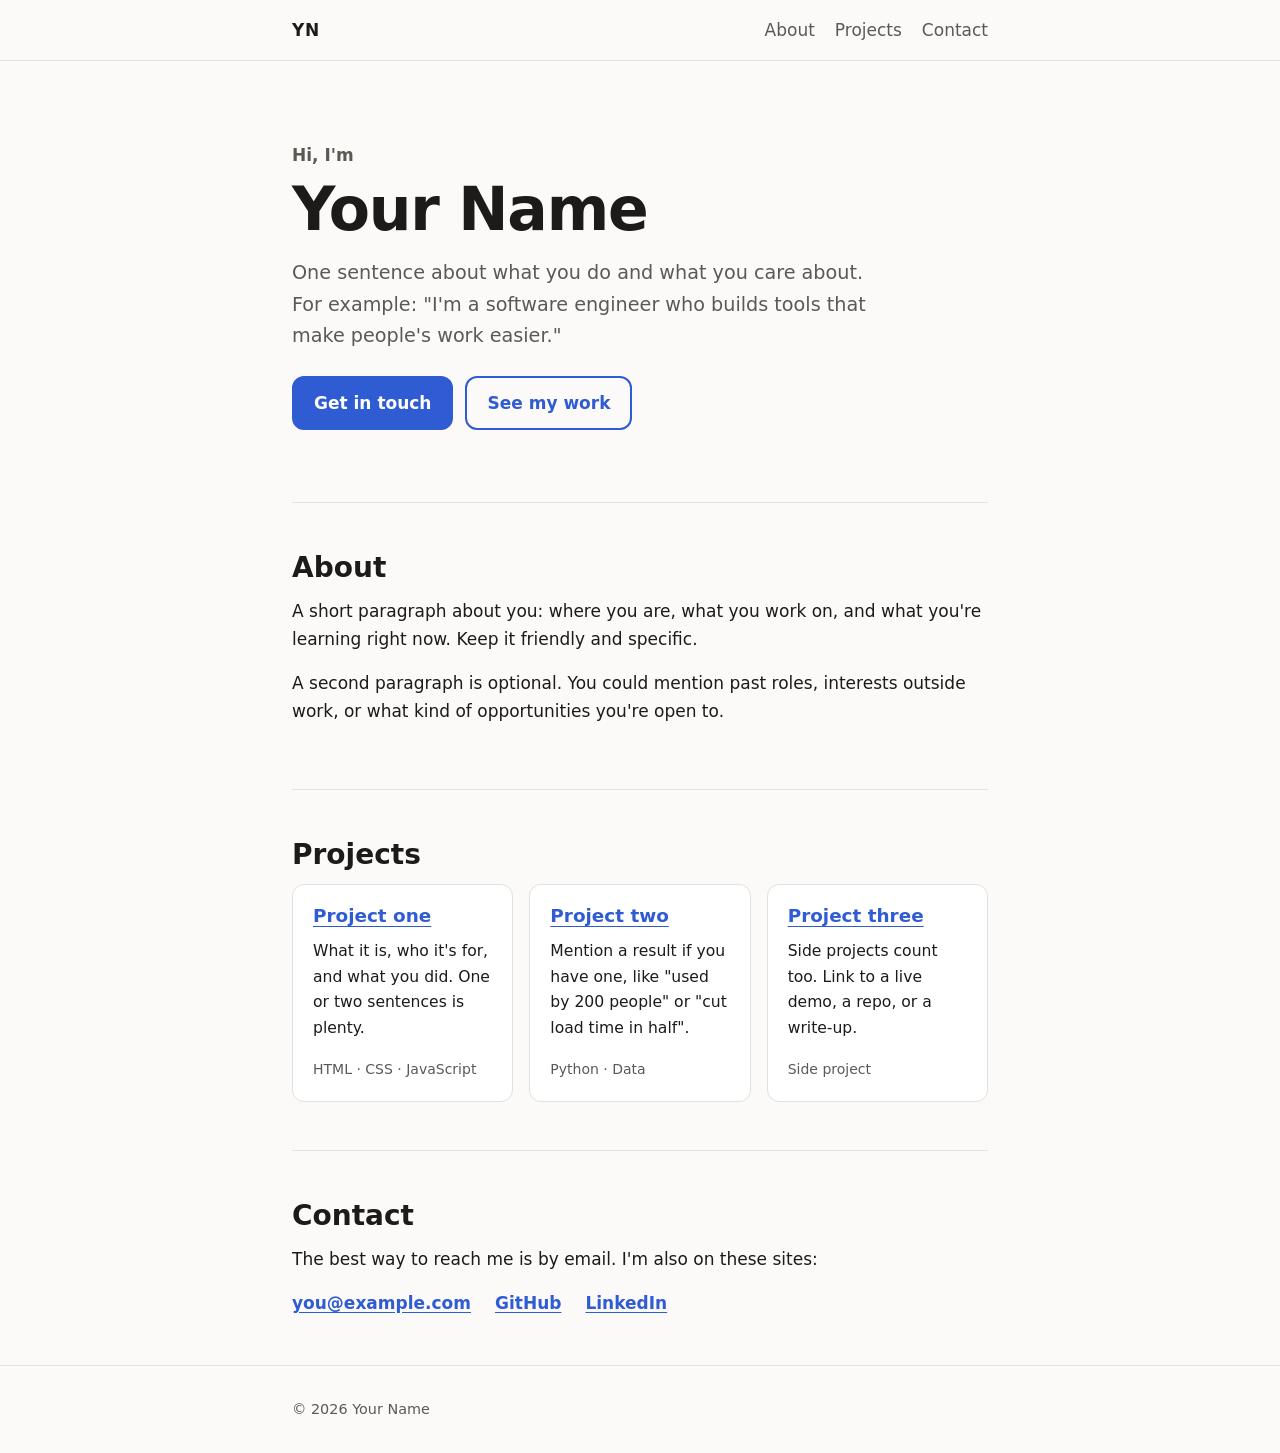
==== index.html @ 99a01866 "Add personal website One-page site (intro, About, Projects, Contact) in plain HTML and CSS with ligh" ====
<!doctype html>
<html lang="en">
<head>
  <meta charset="utf-8">
  <meta name="viewport" content="width=device-width, initial-scale=1">
  <title>Your Name</title>
  <meta name="description" content="Your Name: what you do, things you've made, and how to reach you.">
  <meta name="color-scheme" content="light dark">
  <meta property="og:type" content="website">
  <meta property="og:title" content="Your Name">
  <meta property="og:description" content="Your Name: what you do, things you've made, and how to reach you.">
  <link rel="icon" href="favicon.svg" type="image/svg+xml">
  <link rel="stylesheet" href="styles.css">
</head>
<body>
  <a class="skip-link" href="#main">Skip to content</a>

  <header class="site-header">
    <nav class="container nav" aria-label="Main">
      <a class="brand" href="#top">YN</a>
      <ul>
        <li><a href="#about">About</a></li>
        <li><a href="#projects">Projects</a></li>
        <li><a href="#contact">Contact</a></li>
      </ul>
    </nav>
  </header>

  <main id="main" class="container">
    <section class="hero" id="top" aria-labelledby="name">
      <p class="eyebrow">Hi, I'm</p>
      <h1 id="name">Your Name</h1>
      <p class="lead">
        One sentence about what you do and what you care about.
        For example: "I'm a software engineer who builds tools that make people's work easier."
      </p>
      <p class="actions">
        <a class="button" href="#contact">Get in touch</a>
        <a class="button button-secondary" href="#projects">See my work</a>
      </p>
    </section>

    <section id="about" aria-labelledby="about-title">
      <h2 id="about-title">About</h2>
      <p>
        A short paragraph about you: where you are, what you work on, and what you're
        learning right now. Keep it friendly and specific.
      </p>
      <p>
        A second paragraph is optional. You could mention past roles, interests outside
        work, or what kind of opportunities you're open to.
      </p>
    </section>

    <section id="projects" aria-labelledby="projects-title">
      <h2 id="projects-title">Projects</h2>
      <ul class="cards">
        <li class="card">
          <h3><a href="https://github.com/your-username/project-one">Project one</a></h3>
          <p>What it is, who it's for, and what you did. One or two sentences is plenty.</p>
          <p class="tags">HTML · CSS · JavaScript</p>
        </li>
        <li class="card">
          <h3><a href="https://github.com/your-username/project-two">Project two</a></h3>
          <p>Mention a result if you have one, like "used by 200 people" or "cut load time in half".</p>
          <p class="tags">Python · Data</p>
        </li>
        <li class="card">
          <h3><a href="https://github.com/your-username/project-three">Project three</a></h3>
          <p>Side projects count too. Link to a live demo, a repo, or a write-up.</p>
          <p class="tags">Side project</p>
        </li>
      </ul>
    </section>

    <section id="contact" aria-labelledby="contact-title">
      <h2 id="contact-title">Contact</h2>
      <p>The best way to reach me is by email. I'm also on these sites:</p>
      <ul class="links">
        <li><a href="mailto:you@example.com">you@example.com</a></li>
        <li><a href="https://github.com/your-username">GitHub</a></li>
        <li><a href="https://www.linkedin.com/in/your-username">LinkedIn</a></li>
      </ul>
    </section>
  </main>

  <footer class="site-footer">
    <p class="container">© 2026 Your Name</p>
  </footer>
</body>
</html>
---- styles.css ----
/* ---------- Colors and sizes (edit these to restyle the whole site) ---------- */
:root {
  --bg: #fbfaf8;
  --surface: #ffffff;
  --text: #1c1b1a;
  --muted: #5c5955;
  --border: #e4e0da;
  --accent: #2f5bd3;
  --accent-hover: #2349b0;
  --on-accent: #ffffff;

  --font: system-ui, -apple-system, "Segoe UI", Roboto, "Helvetica Neue", Arial, sans-serif;
  --radius: 12px;
  --max-width: 46rem;
  --header-height: 3.75rem;
}

@media (prefers-color-scheme: dark) {
  :root {
    --bg: #141414;
    --surface: #1c1c1c;
    --text: #ecebe8;
    --muted: #a9a59f;
    --border: #2e2e2e;
    --accent: #8fb0ff;
    --accent-hover: #b0c8ff;
    --on-accent: #0f1630;
  }
}

/* ---------- Base ---------- */
*,
*::before,
*::after {
  box-sizing: border-box;
}

html {
  /* Keeps in-page links and keyboard focus from hiding under the sticky header */
  scroll-padding-top: calc(var(--header-height) + 1rem);
  scroll-behavior: smooth;
  -webkit-text-size-adjust: 100%;
  text-size-adjust: 100%;
}

@media (prefers-reduced-motion: reduce) {
  html {
    scroll-behavior: auto;
  }
}

body {
  margin: 0;
  background: var(--bg);
  color: var(--text);
  font-family: var(--font);
  font-size: 1.0625rem;
  line-height: 1.65;
}

h1,
h2,
h3 {
  line-height: 1.2;
  margin: 0 0 0.75rem;
}

p {
  margin: 0 0 1rem;
}

a {
  color: var(--accent);
  text-underline-offset: 0.2em;
}

a:hover {
  color: var(--accent-hover);
}

:focus-visible {
  outline: 3px solid var(--accent);
  outline-offset: 3px;
  border-radius: 4px;
}

.container {
  width: 100%;
  max-width: var(--max-width);
  margin-inline: auto;
  padding-inline: 1.25rem;
}

/* ---------- Skip link (visible only when focused with the keyboard) ---------- */
.skip-link {
  position: absolute;
  left: 1rem;
  top: -100px;
  z-index: 10;
  padding: 0.5rem 1rem;
  background: var(--accent);
  color: var(--on-accent);
  border-radius: var(--radius);
}

.skip-link:hover {
  color: var(--on-accent);
}

.skip-link:focus {
  top: 1rem;
}

/* ---------- Header ---------- */
.site-header {
  position: sticky;
  top: 0;
  z-index: 5;
  background: var(--bg);
  border-bottom: 1px solid var(--border);
}

.nav {
  display: flex;
  flex-wrap: wrap;
  align-items: center;
  justify-content: space-between;
  gap: 1rem;
  min-height: var(--header-height);
}

.brand {
  font-weight: 700;
  letter-spacing: 0.04em;
  color: var(--text);
  text-decoration: none;
}

.nav ul {
  display: flex;
  flex-wrap: wrap;
  gap: 1.25rem;
  margin: 0;
  padding: 0;
  list-style: none;
}

.nav ul a {
  color: var(--muted);
  text-decoration: none;
}

.nav ul a:hover {
  color: var(--text);
  text-decoration: underline;
}

/* ---------- Sections ---------- */
main > section {
  padding-block: 3rem;
  border-bottom: 1px solid var(--border);
}

main > section:last-child {
  border-bottom: 0;
}

.hero {
  padding-block: 5rem 3.5rem;
}

.eyebrow {
  margin-bottom: 0.25rem;
  color: var(--muted);
  font-weight: 600;
}

h1 {
  font-size: clamp(2.5rem, 8vw, 3.75rem);
  letter-spacing: -0.02em;
}

h2 {
  font-size: 1.75rem;
}

h3 {
  font-size: 1.15rem;
}

.lead {
  max-width: 36rem;
  font-size: 1.2rem;
  color: var(--muted);
}

/* ---------- Buttons ---------- */
.actions {
  display: flex;
  flex-wrap: wrap;
  gap: 0.75rem;
  margin-top: 1.5rem;
}

.button {
  display: inline-block;
  padding: 0.7rem 1.25rem;
  border: 2px solid var(--accent);
  border-radius: var(--radius);
  background: var(--accent);
  color: var(--on-accent);
  font-weight: 600;
  text-decoration: none;
}

.button:hover {
  background: var(--accent-hover);
  border-color: var(--accent-hover);
  color: var(--on-accent);
}

.button-secondary {
  background: transparent;
  color: var(--accent);
}

.button-secondary:hover {
  background: transparent;
  color: var(--accent-hover);
}

/* ---------- Project cards ---------- */
.cards {
  display: grid;
  grid-template-columns: repeat(auto-fit, minmax(min(13rem, 100%), 1fr));
  gap: 1rem;
  margin: 0;
  padding: 0;
  list-style: none;
}

.card {
  display: flex;
  flex-direction: column;
  padding: 1.25rem;
  background: var(--surface);
  border: 1px solid var(--border);
  border-radius: var(--radius);
}

.card p {
  font-size: 0.975rem;
}

.card .tags {
  margin: auto 0 0;
  color: var(--muted);
  font-size: 0.875rem;
}

/* ---------- Contact links ---------- */
.links {
  display: flex;
  flex-wrap: wrap;
  gap: 0.5rem 1.5rem;
  margin: 0;
  padding: 0;
  list-style: none;
  font-weight: 600;
}

/* ---------- Footer ---------- */
.site-footer {
  padding-block: 2rem;
  border-top: 1px solid var(--border);
  color: var(--muted);
  font-size: 0.9rem;
}

.site-footer p {
  margin-bottom: 0;
}

/* ---------- Small screens ---------- */
@media (max-width: 30rem) {
  .nav ul {
    gap: 0.9rem;
  }

  .hero {
    padding-block: 3rem 2.5rem;
  }
}
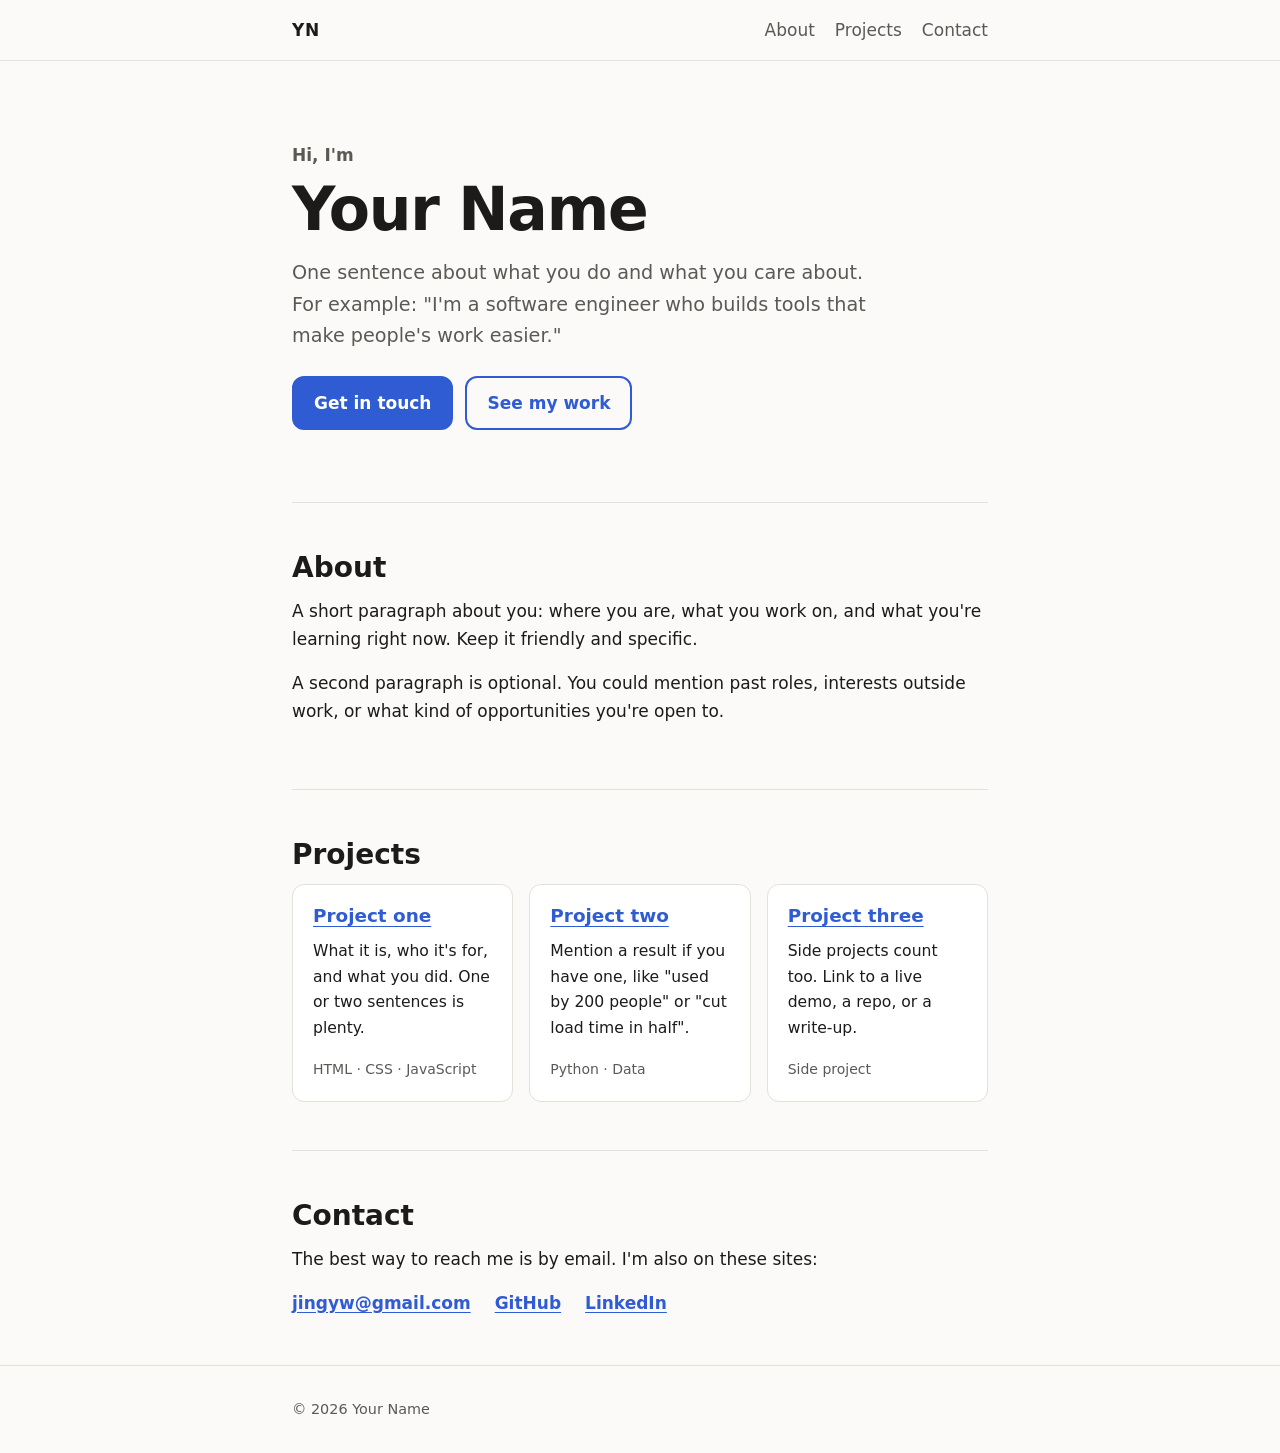
==== commit 6269c9b8: "Change name" ====
--- a/index.html
+++ b/index.html
@@ -4,11 +4,11 @@
   <meta charset="utf-8">
   <meta name="viewport" content="width=device-width, initial-scale=1">
   <title>Your Name</title>
-  <meta name="description" content="Your Name: what you do, things you've made, and how to reach you.">
+  <meta name="description" content="Kevin Jing: what you do, things you've made, and how to reach you.">
   <meta name="color-scheme" content="light dark">
   <meta property="og:type" content="website">
-  <meta property="og:title" content="Your Name">
-  <meta property="og:description" content="Your Name: what you do, things you've made, and how to reach you.">
+  <meta property="og:title" content="Kevin Jing">
+  <meta property="og:description" content="Kevin Jing: what you do, things you've made, and how to reach you.">
   <link rel="icon" href="favicon.svg" type="image/svg+xml">
   <link rel="stylesheet" href="styles.css">
 </head>
@@ -77,7 +77,7 @@
       <h2 id="contact-title">Contact</h2>
       <p>The best way to reach me is by email. I'm also on these sites:</p>
       <ul class="links">
-        <li><a href="mailto:you@example.com">you@example.com</a></li>
+        <li><a href="mailto:jingyw@gmail.com">jingyw@gmail.com</a></li>
         <li><a href="https://github.com/your-username">GitHub</a></li>
         <li><a href="https://www.linkedin.com/in/your-username">LinkedIn</a></li>
       </ul>
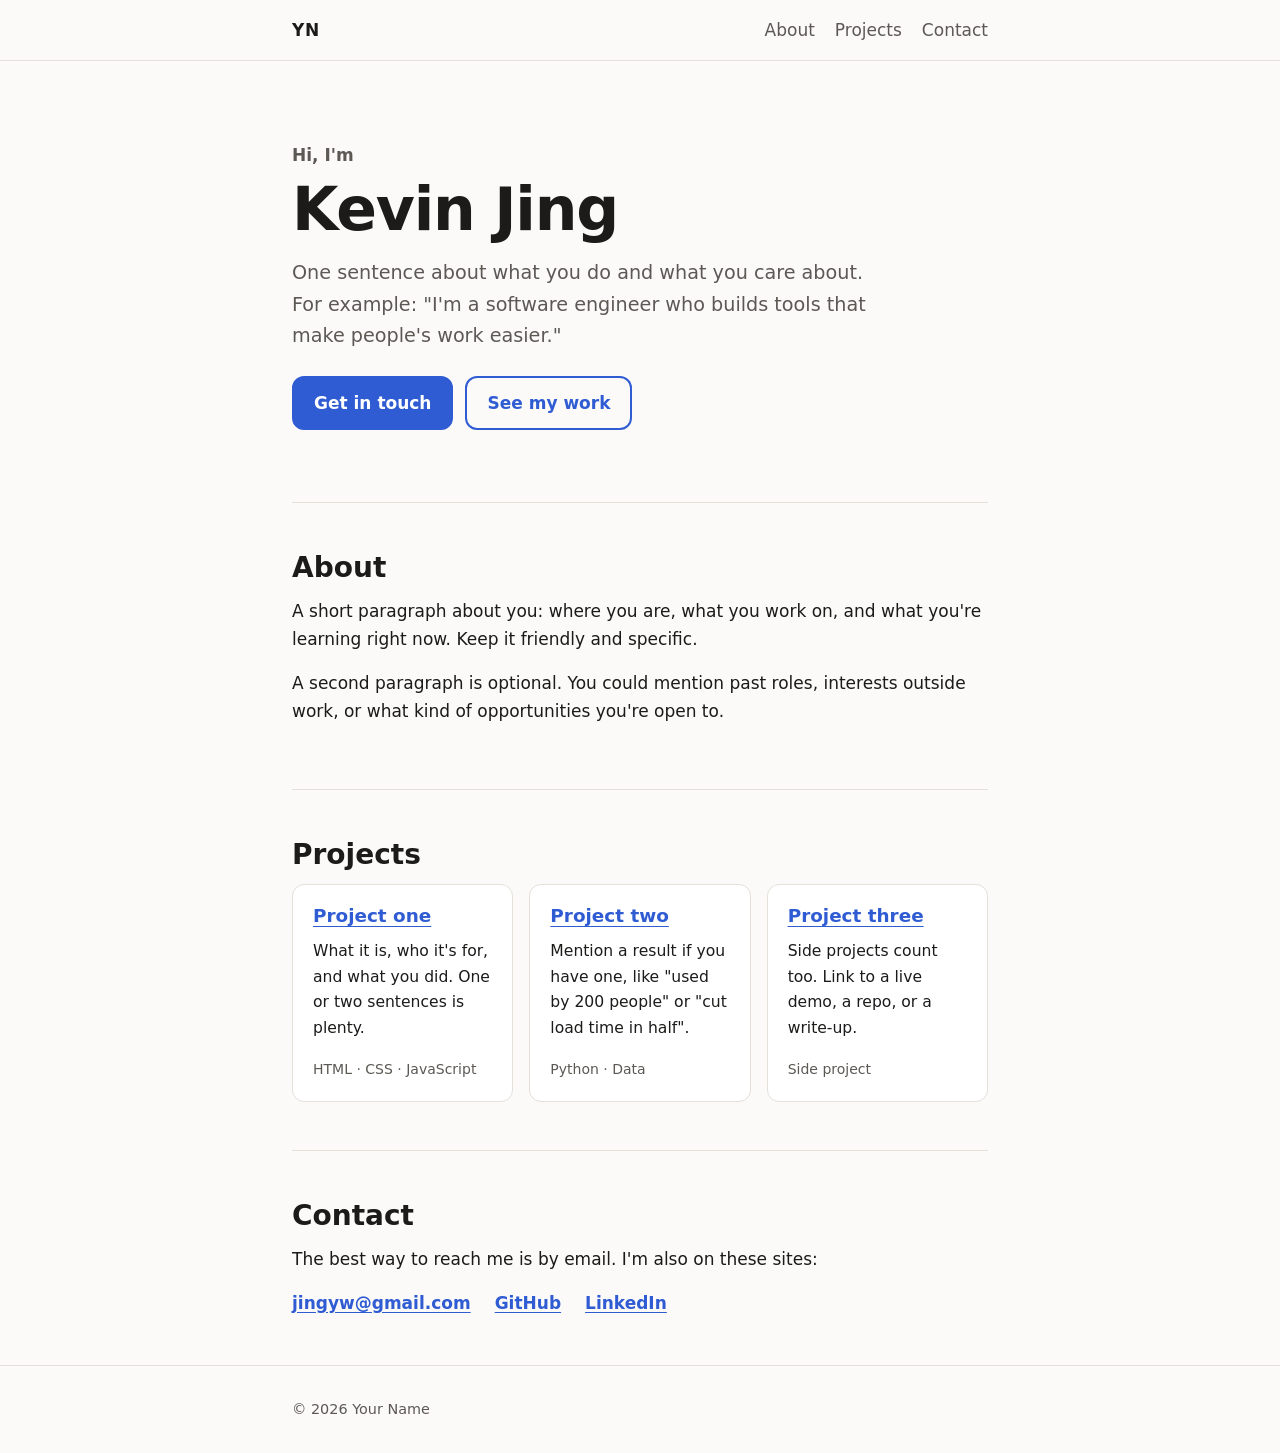
==== commit 140cfe67: "Update name" ====
--- a/index.html
+++ b/index.html
@@ -3,7 +3,7 @@
 <head>
   <meta charset="utf-8">
   <meta name="viewport" content="width=device-width, initial-scale=1">
-  <title>Your Name</title>
+  <title></title>
   <meta name="description" content="Kevin Jing: what you do, things you've made, and how to reach you.">
   <meta name="color-scheme" content="light dark">
   <meta property="og:type" content="website">
@@ -29,7 +29,7 @@
   <main id="main" class="container">
     <section class="hero" id="top" aria-labelledby="name">
       <p class="eyebrow">Hi, I'm</p>
-      <h1 id="name">Your Name</h1>
+      <h1 id="name">Kevin Jing</h1>
       <p class="lead">
         One sentence about what you do and what you care about.
         For example: "I'm a software engineer who builds tools that make people's work easier."
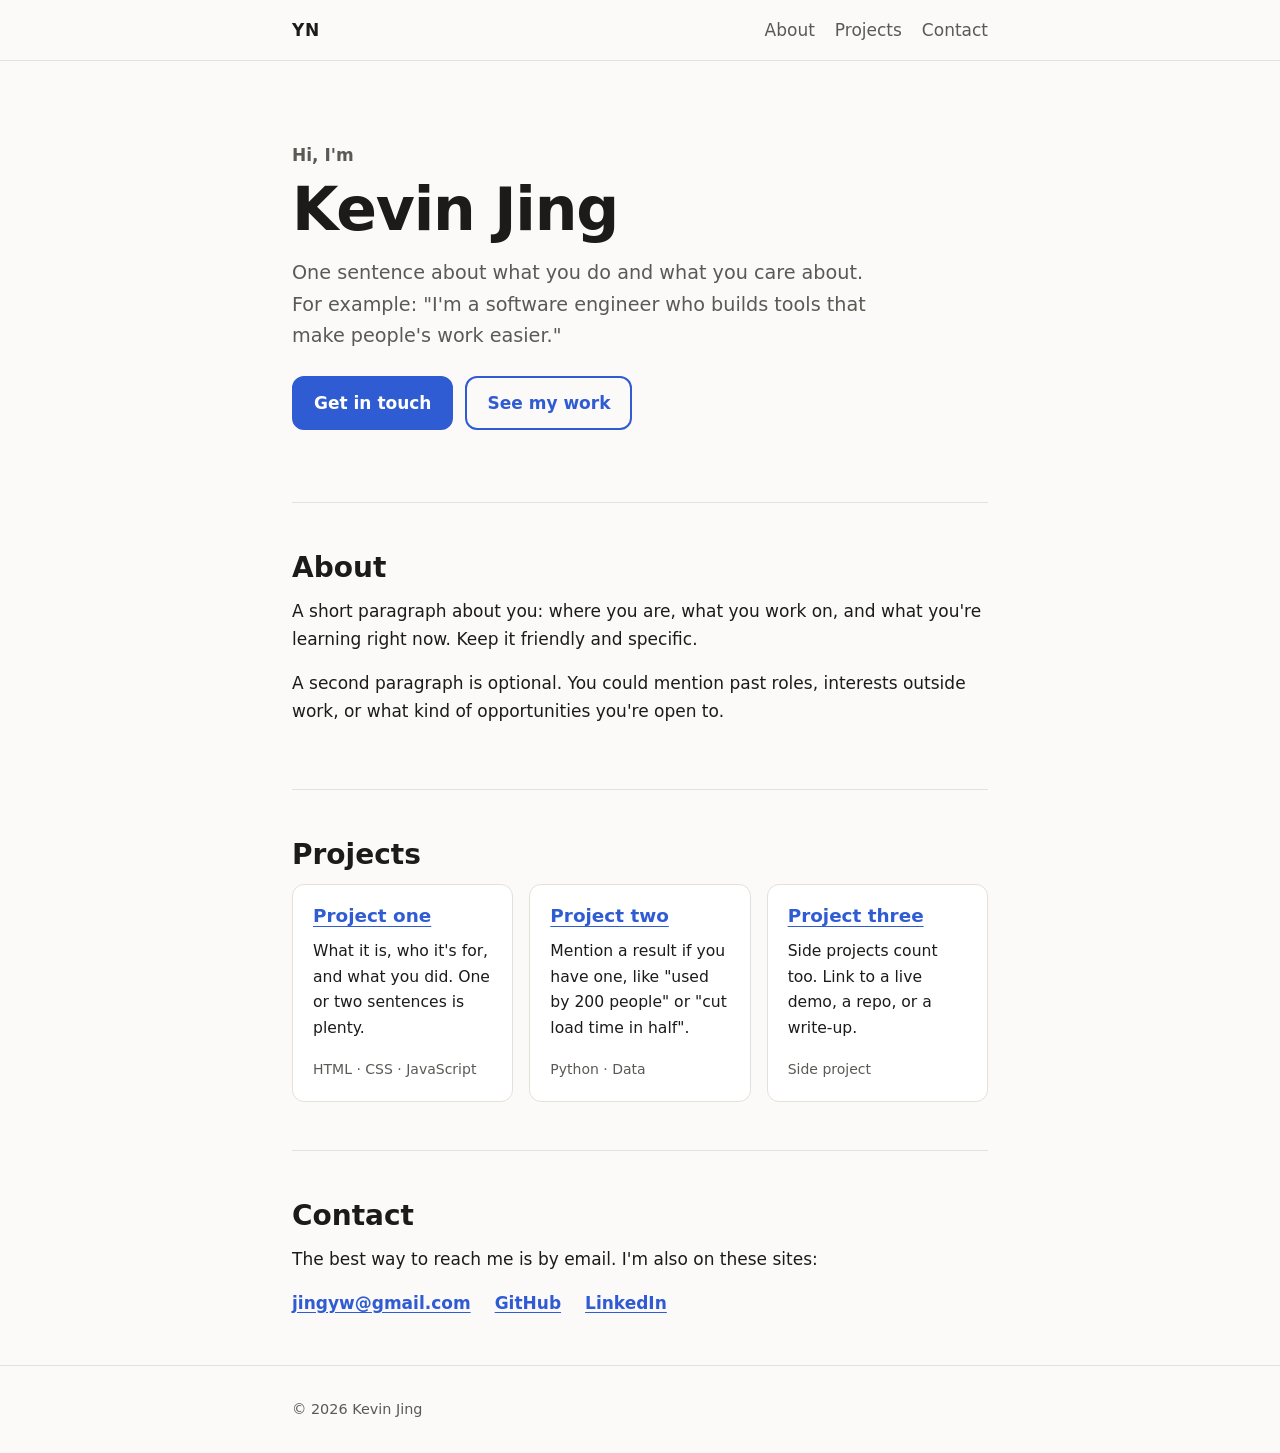
==== commit e1c703ef: "Update more places" ====
--- a/index.html
+++ b/index.html
@@ -3,7 +3,7 @@
 <head>
   <meta charset="utf-8">
   <meta name="viewport" content="width=device-width, initial-scale=1">
-  <title></title>
+  <title>Kevin Jing</title>
   <meta name="description" content="Kevin Jing: what you do, things you've made, and how to reach you.">
   <meta name="color-scheme" content="light dark">
   <meta property="og:type" content="website">
@@ -85,7 +85,7 @@
   </main>
 
   <footer class="site-footer">
-    <p class="container">© 2026 Your Name</p>
+    <p class="container">© 2026 Kevin Jing</p>
   </footer>
 </body>
 </html>
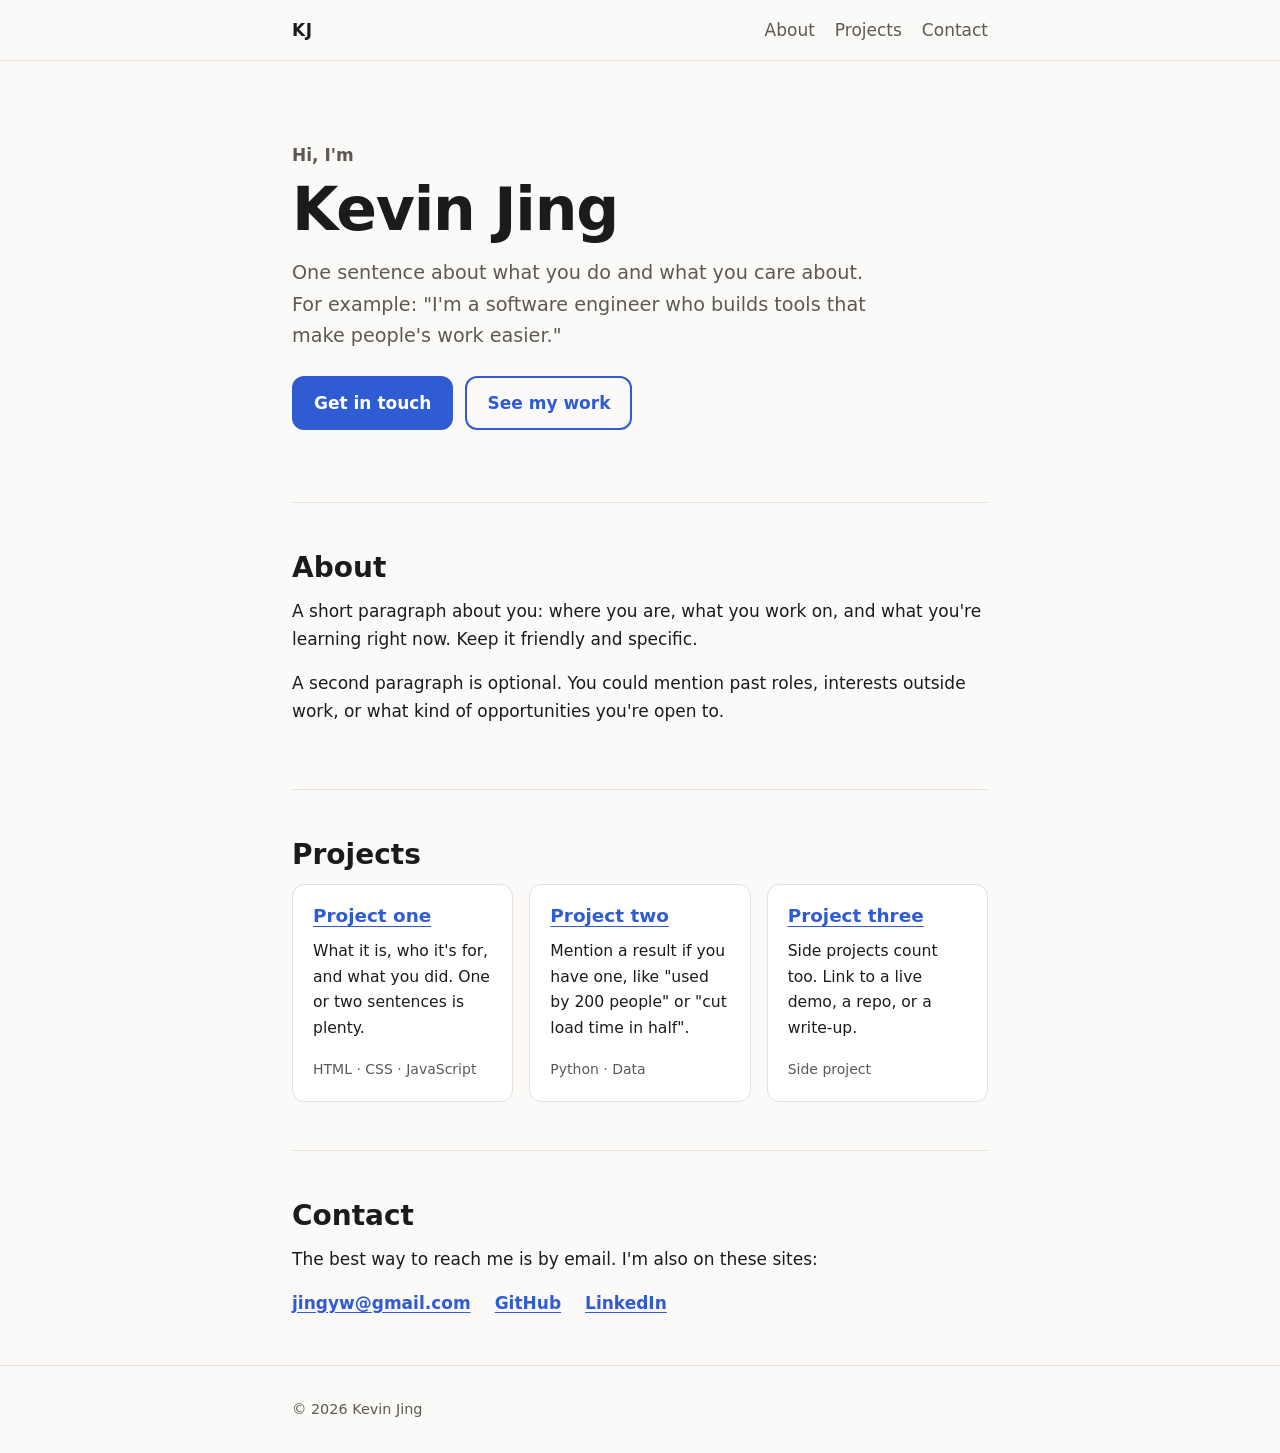
==== commit 083d8a42: "replace the initial" ====
--- a/index.html
+++ b/index.html
@@ -17,7 +17,7 @@
 
   <header class="site-header">
     <nav class="container nav" aria-label="Main">
-      <a class="brand" href="#top">YN</a>
+      <a class="brand" href="#top">KJ</a>
       <ul>
         <li><a href="#about">About</a></li>
         <li><a href="#projects">Projects</a></li>
@@ -56,17 +56,17 @@
       <h2 id="projects-title">Projects</h2>
       <ul class="cards">
         <li class="card">
-          <h3><a href="https://github.com/your-username/project-one">Project one</a></h3>
+          <h3><a href="https://github.com/jingk/project-one">Project one</a></h3>
           <p>What it is, who it's for, and what you did. One or two sentences is plenty.</p>
           <p class="tags">HTML · CSS · JavaScript</p>
         </li>
         <li class="card">
-          <h3><a href="https://github.com/your-username/project-two">Project two</a></h3>
+          <h3><a href="https://github.com/jingk/project-two">Project two</a></h3>
           <p>Mention a result if you have one, like "used by 200 people" or "cut load time in half".</p>
           <p class="tags">Python · Data</p>
         </li>
         <li class="card">
-          <h3><a href="https://github.com/your-username/project-three">Project three</a></h3>
+          <h3><a href="https://github.com/jingk/project-three">Project three</a></h3>
           <p>Side projects count too. Link to a live demo, a repo, or a write-up.</p>
           <p class="tags">Side project</p>
         </li>
@@ -78,8 +78,8 @@
       <p>The best way to reach me is by email. I'm also on these sites:</p>
       <ul class="links">
         <li><a href="mailto:jingyw@gmail.com">jingyw@gmail.com</a></li>
-        <li><a href="https://github.com/your-username">GitHub</a></li>
-        <li><a href="https://www.linkedin.com/in/your-username">LinkedIn</a></li>
+        <li><a href="https://github.com/jingk">GitHub</a></li>
+        <li><a href="https://www.linkedin.com/in/jingk">LinkedIn</a></li>
       </ul>
     </section>
   </main>
